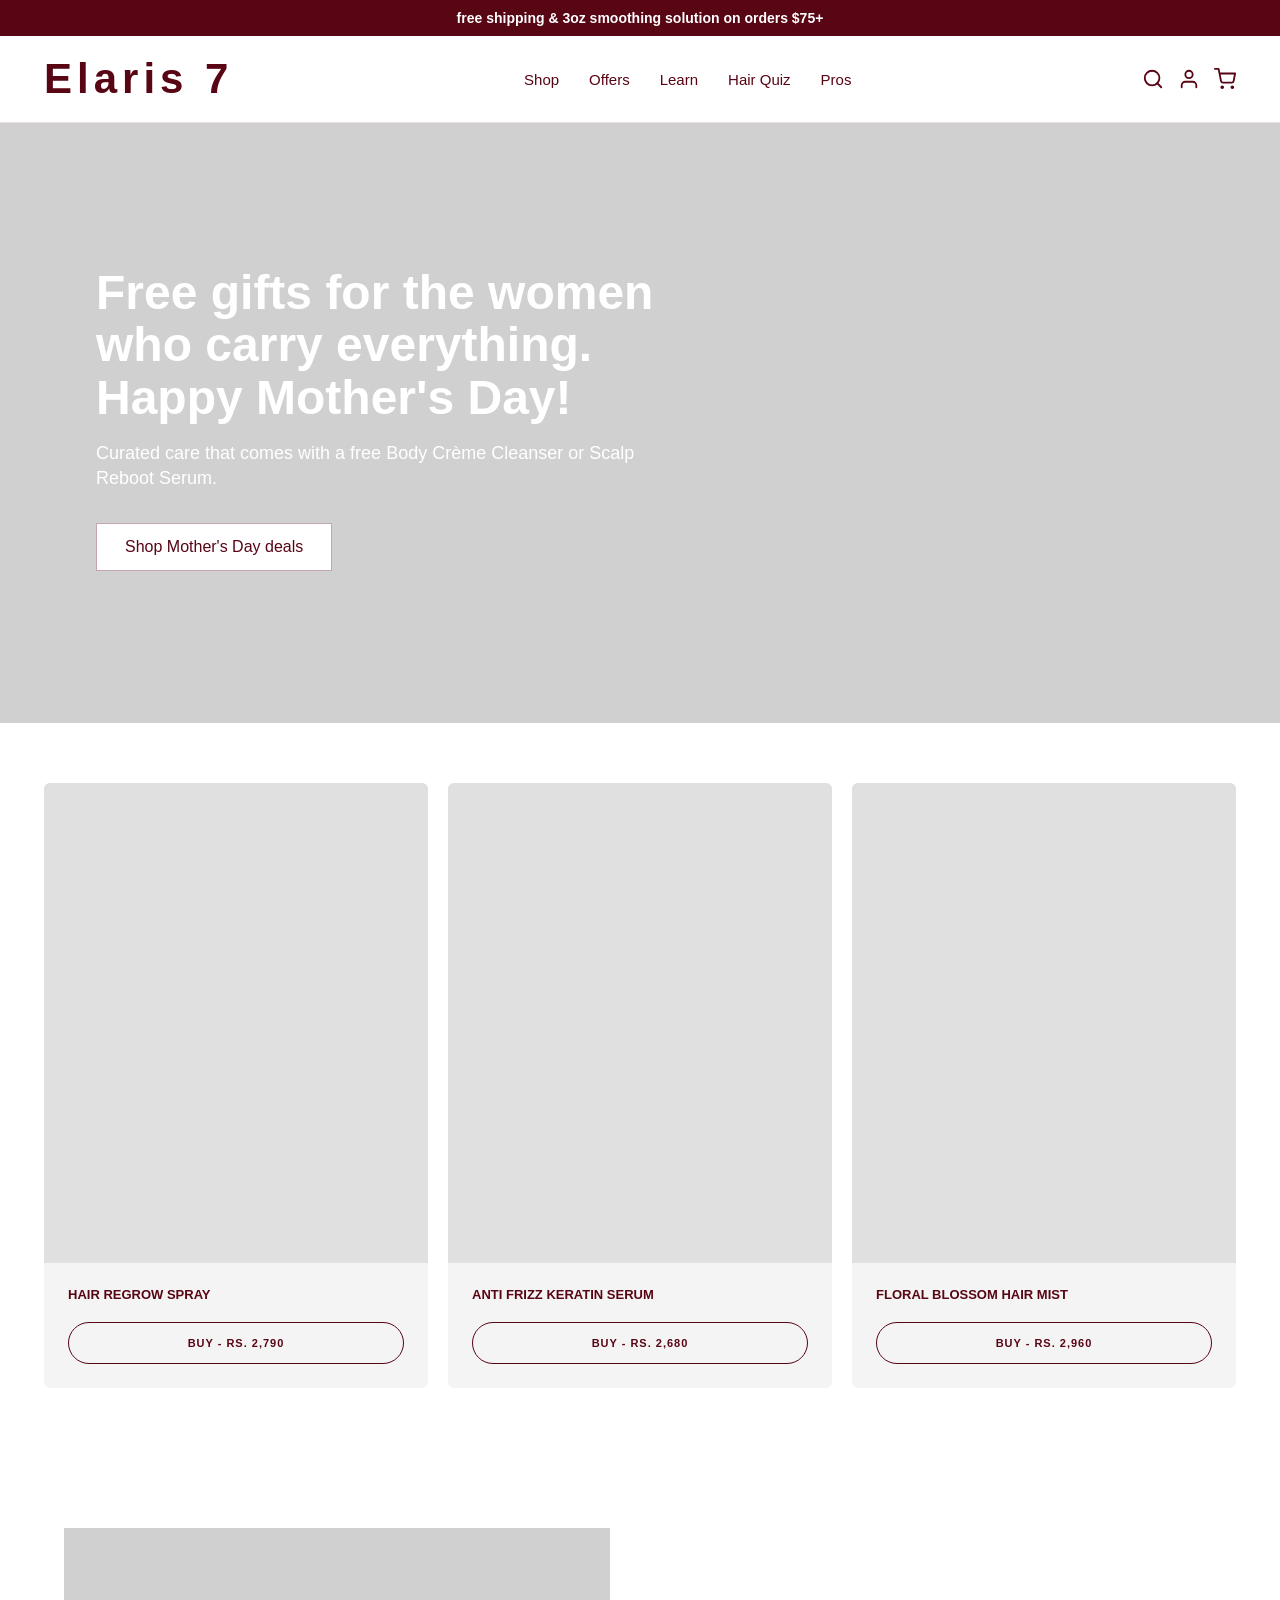
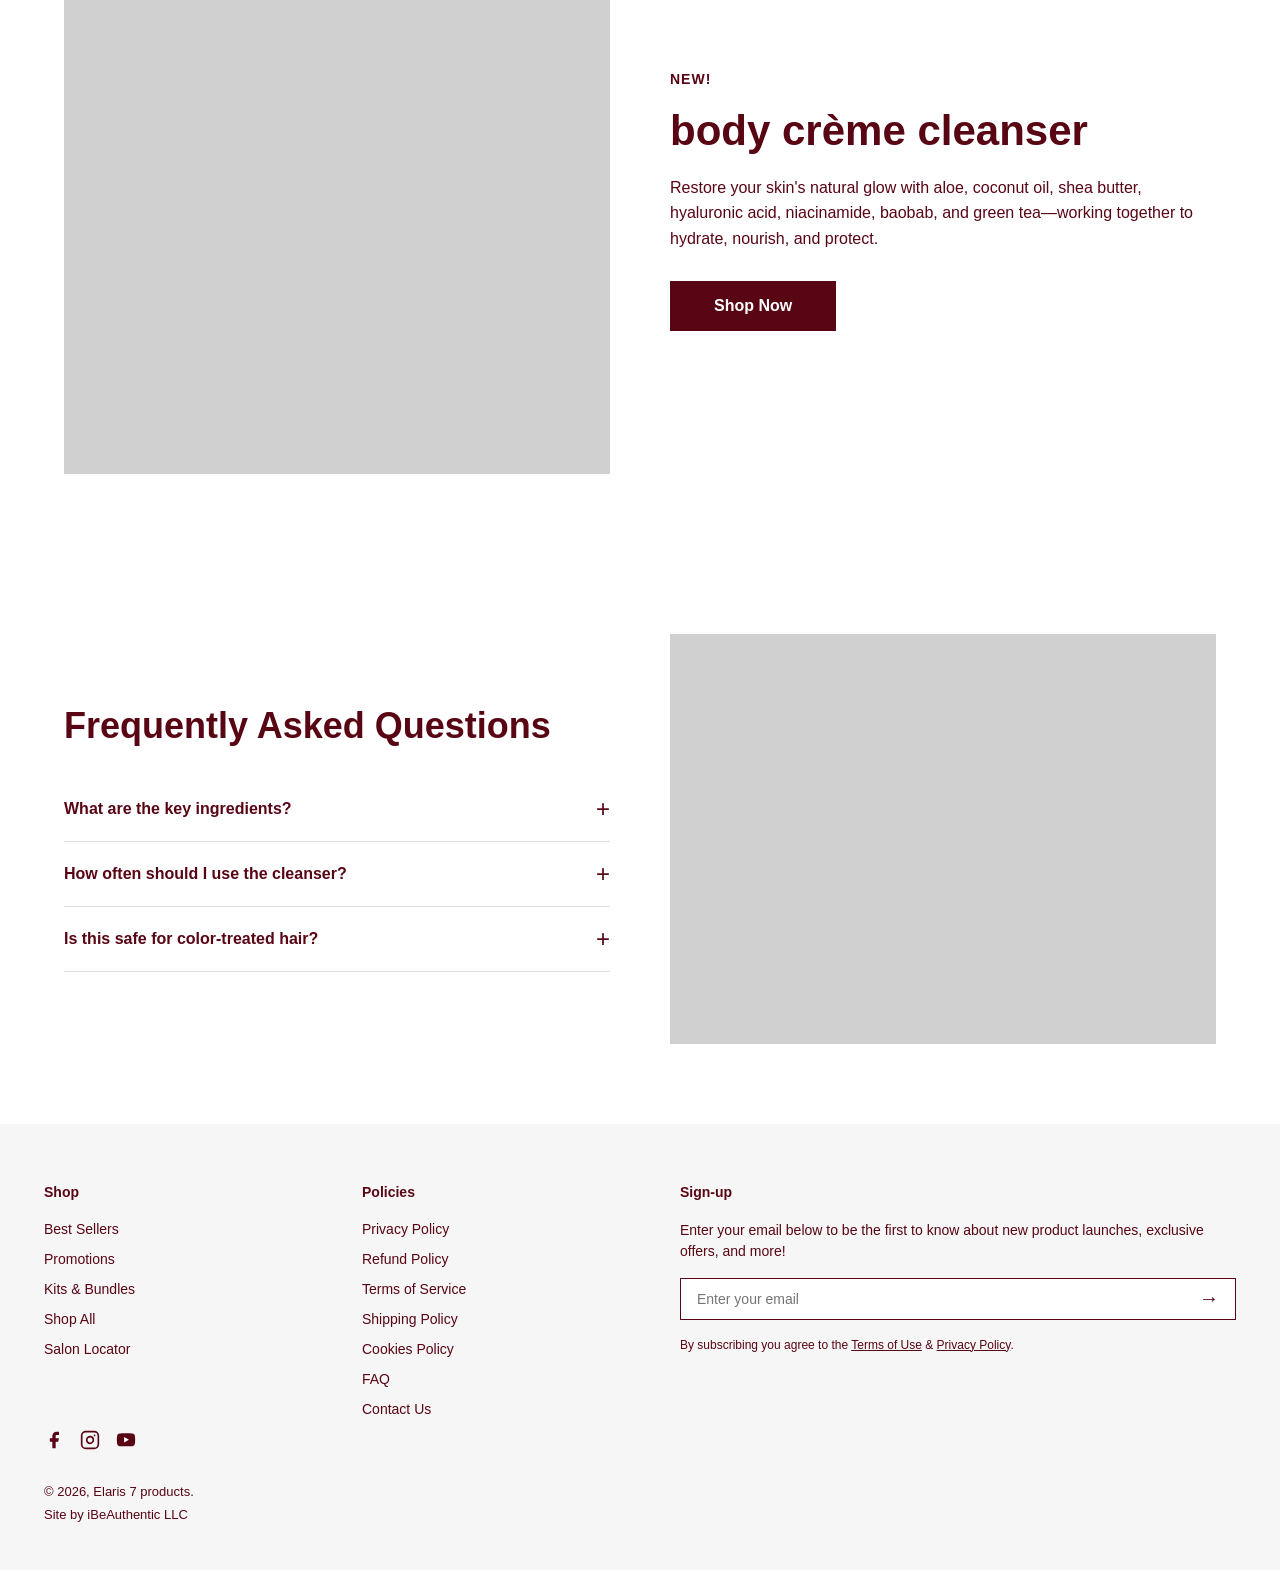
==== index.html @ 62f535a0 "Initial commit: Elaris7 Shopify theme and assets" ====
<!DOCTYPE html>
<html lang="en">
<head>
  <meta charset="UTF-8" />
  <meta name="viewport" content="width=device-width, initial-scale=1.0" />
  <title>Elaris 7 | Hair Care</title>
</head>
<body style="margin:0;font-family:Arial,Helvetica,sans-serif;background:#fff;color:#580514;">
  <div style="width:100%;min-height:100vh;position:relative;">
    <div class="top-bar">free shipping &amp; 3oz smoothing solution on orders $75+</div>

    <header class="navbar">
      <div class="left-nav">
        <button aria-label="menu" class="menu-btn">&#9776;</button>
        <div class="logo">Elaris 7</div>
      </div>
      <nav class="desktop-nav">
        <a href="#">Shop</a>
        <a href="#">Offers</a>
        <a href="#">Learn</a>
        <a href="#">Hair Quiz</a>
        <a href="#">Pros</a>
      </nav>
      <div class="icons">
        <span style="display:flex;align-items:center;cursor:pointer;"><svg width="22" height="22" viewBox="0 0 24 24" fill="none" stroke="currentColor" stroke-width="2" stroke-linecap="round" stroke-linejoin="round"><circle cx="11" cy="11" r="8"></circle><line x1="21" y1="21" x2="16.65" y2="16.65"></line></svg></span>
        <span class="profile" style="display:flex;align-items:center;cursor:pointer;"><svg width="22" height="22" viewBox="0 0 24 24" fill="none" stroke="currentColor" stroke-width="2" stroke-linecap="round" stroke-linejoin="round"><path d="M20 21v-2a4 4 0 0 0-4-4H8a4 4 0 0 0-4 4v2"></path><circle cx="12" cy="7" r="4"></circle></svg></span>
        <span style="display:flex;align-items:center;cursor:pointer;"><svg width="22" height="22" viewBox="0 0 24 24" fill="none" stroke="currentColor" stroke-width="2" stroke-linecap="round" stroke-linejoin="round"><circle cx="9" cy="21" r="1"></circle><circle cx="20" cy="21" r="1"></circle><path d="M1 1h4l2.68 13.39a2 2 0 0 0 2 1.61h9.72a2 2 0 0 0 2-1.61L23 6H6"></path></svg></span>
      </div>
    </header>

    <section class="hero">
      <div class="mobile-visual" aria-hidden="true"></div>

      <div class="hero-left">
        <div class="hero-copy">
          <h1>Free gifts for the women who carry everything. Happy Mother's Day!</h1>
          <p>Curated care that comes with a free Body Cr&egrave;me Cleanser or Scalp Reboot Serum.</p>
          <a href="#">Shop Mother's Day deals</a>
        </div>
      </div>
    </section>

    <section class="product-cards">
      <div class="card">
        <div class="card-image"></div>
        <div class="card-info">
          <h3>HAIR REGROW SPRAY</h3>
          <button>BUY - RS. 2,790</button>
        </div>
      </div>
      <div class="card">
        <div class="card-image"></div>
        <div class="card-info">
          <h3>ANTI FRIZZ KERATIN SERUM</h3>
          <button>BUY - RS. 2,680</button>
        </div>
      </div>
      <div class="card">
        <div class="card-image"></div>
        <div class="card-info">
          <h3>FLORAL BLOSSOM HAIR MIST</h3>
          <button>BUY - RS. 2,960</button>
        </div>
      </div>
    </section>

    <section class="product-feature">
      <div class="feature-image"></div>
      <div class="feature-content">
        <div class="badge">NEW!</div>
        <h2>body cr&egrave;me cleanser</h2>
        <p>Restore your skin's natural glow with aloe, coconut oil, shea butter, hyaluronic acid, niacinamide, baobab, and green tea&mdash;working together to hydrate, nourish, and protect.</p>
        <a href="#" class="btn-black">Shop Now</a>
      </div>
    </section>

    <section class="faq-section">
      <div class="faq-content">
        <h2>Frequently Asked Questions</h2>
        <div class="accordion">
          <details class="accordion-item" name="faq">
            <summary class="accordion-header">What are the key ingredients? <span class="icon">+</span></summary>
            <div class="accordion-body">Our products use natural ingredients like aloe, coconut oil, shea butter, and green tea to hydrate and protect your hair.</div>
          </details>
          <details class="accordion-item" name="faq">
            <summary class="accordion-header">How often should I use the cleanser? <span class="icon">+</span></summary>
            <div class="accordion-body">For best results, use 2-3 times a week depending on your hair type.</div>
          </details>
          <details class="accordion-item" name="faq">
            <summary class="accordion-header">Is this safe for color-treated hair? <span class="icon">+</span></summary>
            <div class="accordion-body">Yes! All our formulas are sulfate-free and completely safe for color-treated hair.</div>
          </details>
        </div>
      </div>
      <div class="faq-image"></div>
    </section>

    <footer class="site-footer">
      <div class="footer-top">
        <div class="footer-column">
          <details class="footer-accordion">
            <summary class="footer-title">Shop <span class="icon">+</span></summary>
            <ul class="footer-links">
              <li><a href="#">Best Sellers</a></li>
              <li><a href="#">Promotions</a></li>
              <li><a href="#">Kits &amp; Bundles</a></li>
              <li><a href="#">Shop All</a></li>
              <li><a href="#">Salon Locator</a></li>
            </ul>
          </details>
        </div>
        
        <div class="footer-column">
          <details class="footer-accordion">
            <summary class="footer-title">Policies <span class="icon">+</span></summary>
            <ul class="footer-links">
              <li><a href="#">Privacy Policy</a></li>
              <li><a href="#">Refund Policy</a></li>
              <li><a href="#">Terms of Service</a></li>
              <li><a href="#">Shipping Policy</a></li>
              <li><a href="#">Cookies Policy</a></li>
              <li><a href="#">FAQ</a></li>
              <li><a href="#">Contact Us</a></li>
            </ul>
          </details>
        </div>

        <div class="footer-column">
          <details class="footer-accordion">
            <summary class="footer-title">Sign-up <span class="icon">+</span></summary>
            <div class="footer-signup">
              <p>Enter your email below to be the first to know about new product launches, exclusive offers, and more!</p>
              <div class="email-form">
                <input type="email" placeholder="Enter your email" />
                <button type="submit">&#8594;</button>
              </div>
              <p class="disclaimer">By subscribing you agree to the <a href="#">Terms of Use</a> &amp; <a href="#">Privacy Policy</a>.</p>
            </div>
          </details>
        </div>
      </div>

      <div class="footer-bottom">
        <div class="social-icons">
          <a href="#"><svg width="20" height="20" viewBox="0 0 24 24" fill="currentColor"><path d="M18 2h-3a5 5 0 0 0-5 5v3H7v4h3v8h4v-8h3l1-4h-4V7a1 1 0 0 1 1-1h3z"></path></svg></a>
          <a href="#"><svg width="20" height="20" viewBox="0 0 24 24" fill="none" stroke="currentColor" stroke-width="2" stroke-linecap="round" stroke-linejoin="round"><rect x="2" y="2" width="20" height="20" rx="5" ry="5"></rect><path d="M16 11.37A4 4 0 1 1 12.63 8 4 4 0 0 1 16 11.37z"></path><line x1="17.5" y1="6.5" x2="17.51" y2="6.5"></line></svg></a>
          <a href="#"><svg width="20" height="20" viewBox="0 0 24 24" fill="currentColor"><path d="M22.54 6.42a2.78 2.78 0 0 0-1.94-2C18.88 4 12 4 12 4s-6.88 0-8.6.46a2.78 2.78 0 0 0-1.94 2A29 29 0 0 0 1 11.75a29 29 0 0 0 .46 5.33 2.78 2.78 0 0 0 1.94 2c1.72.46 8.6.46 8.6.46s6.88 0 8.6-.46a2.78 2.78 0 0 0 1.94-2 29 29 0 0 0 .46-5.33 29 29 0 0 0-.46-5.33z"></path><polygon fill="#fff" points="9.75 15.02 15.5 11.75 9.75 8.48 9.75 15.02"></polygon></svg></a>
        </div>
        <div class="copyright">
          <p>&copy; 2026, Elaris 7 products.</p>
          <p>Site by iBeAuthentic LLC</p>
        </div>
      </div>
    </footer>
  </div>

  <style>
    .top-bar {
      background: #580514;
      color: #fff;
      text-align: center;
      padding: 10px 12px;
      font-size: 14px;
      font-weight: 600;
    }

    .navbar {
      display: flex;
      align-items: center;
      justify-content: space-between;
      padding: 22px 44px;
      border-bottom: 1px solid rgba(88, 5, 20, 0.12);
    }

    .left-nav {
      display: flex;
      align-items: center;
      gap: 18px;
    }

    .menu-btn {
      display: none;
      border: none;
      background: transparent;
      font-size: 26px;
      cursor: pointer;
      color: #580514;
    }

    .logo {
      font-size: 42px;
      font-weight: 700;
      letter-spacing: 5px;
      line-height: 1;
      color: #580514;
    }

    .desktop-nav {
      display: flex;
      align-items: center;
      gap: 30px;
    }

    .desktop-nav a {
      text-decoration: none;
      color: #580514;
      font-size: 15px;
    }

    .icons {
      display: flex;
      align-items: center;
      gap: 14px;
      font-size: 22px;
    }

    .hero {
      position: relative;
      min-height: 600px;
      display: flex;
      align-items: center;
      background-color: #d0d0d0; /* Empty image area placeholder for desktop */
      background-size: cover;
      background-position: center;
    }

    .hero-left {
      width: 50%;
      padding: 48px 56px 56px 96px;
      z-index: 2;
    }

    .mobile-visual {
      display: none;
    }

    .hero-copy {
      max-width: 560px;
      color: #fff;
    }

    .hero-copy h1 {
      margin: 0 0 16px;
      font-size: 48px;
      line-height: 1.1;
      font-weight: bold;
    }

    .hero-copy p {
      margin: 0 0 32px;
      font-size: 18px;
      line-height: 1.4;
      font-weight: normal;
    }

    .hero-copy a {
      display: inline-block;
      text-decoration: none;
      background: #fff;
      color: #580514;
      border: 1px solid rgba(88, 5, 20, 0.35);
      padding: 14px 28px;
      font-size: 16px;
      font-weight: 500;
    }

    .product-cards {
      display: grid;
      grid-template-columns: repeat(3, 1fr);
      gap: 20px;
      padding: 60px 44px;
      max-width: 1200px;
      margin: 0 auto;
    }

    .card {
      background-color: #f4f4f4;
      display: flex;
      flex-direction: column;
      border-radius: 6px;
      overflow: hidden;
    }

    .card-image {
      width: 100%;
      aspect-ratio: 4 / 5;
      background-color: #e0e0e0; /* Empty image area placeholder */
    }

    .card-info {
      padding: 24px;
      display: flex;
      flex-direction: column;
      flex-grow: 1;
      justify-content: flex-end;
    }

    .card-info h3 {
      font-size: 13px;
      font-weight: 700;
      margin: 0 0 20px;
      color: #580514;
      text-transform: uppercase;
    }

    .card-info button {
      background: transparent;
      border: 1px solid #580514;
      padding: 14px;
      font-size: 11px;
      font-weight: 700;
      letter-spacing: 1px;
      cursor: pointer;
      color: #580514;
      border-radius: 30px;
      text-transform: uppercase;
      transition: all 0.2s ease;
      width: 100%;
    }

    .card-info button:hover {
      background: #580514;
      color: #fff;
    }

    .product-feature {
      display: flex;
      align-items: center;
      padding: 80px 5%;
      gap: 60px;
      max-width: 1200px;
      margin: 0 auto;
    }

    .feature-image {
      flex: 1;
      aspect-ratio: 1 / 1;
      background-color: #d0d0d0;
      width: 100%;
    }

    .feature-content {
      flex: 1;
      padding: 20px 0;
    }

    .feature-content .badge {
      font-size: 14px;
      font-weight: 700;
      letter-spacing: 1px;
      margin-bottom: 20px;
    }

    .feature-content h2 {
      font-size: 42px;
      margin: 0 0 20px;
      font-weight: 700;
    }

    .feature-content p {
      font-size: 16px;
      line-height: 1.6;
      color: #580514;
      margin: 0 0 30px;
    }

    .btn-black {
      display: inline-block;
      background: #580514;
      color: #fff;
      padding: 16px 44px;
      text-decoration: none;
      font-size: 16px;
      font-weight: 600;
    }

    .faq-section {
      display: flex;
      align-items: center;
      padding: 80px 5%;
      gap: 60px;
      max-width: 1200px;
      margin: 0 auto;
    }

    .faq-content {
      flex: 1;
      padding: 20px 0;
    }

    .faq-content h2 {
      font-size: 36px;
      margin: 0 0 30px;
      font-weight: 700;
    }

    .faq-image {
      flex: 1;
      aspect-ratio: 4 / 3;
      background-color: #d0d0d0;
      width: 100%;
    }

    .accordion-item {
      border-bottom: 1px solid #ddd;
    }

    .accordion-header {
      padding: 20px 0;
      font-size: 16px;
      font-weight: 600;
      cursor: pointer;
      display: flex;
      justify-content: space-between;
      align-items: center;
      color: #580514;
      list-style: none;
    }

    .accordion-header::-webkit-details-marker {
      display: none;
    }

    .accordion-header .icon {
      font-size: 24px;
      font-weight: 300;
      transition: transform 0.3s;
      line-height: 1;
    }

    .accordion-item[open] .accordion-header .icon {
      transform: rotate(45deg);
    }

    .accordion-body {
      padding: 0 0 20px;
      font-size: 15px;
      line-height: 1.6;
      color: #580514;
    }

    .site-footer {
      background-color: #f6f6f6;
      padding: 60px 44px 40px;
      color: #580514;
    }

    .footer-top {
      display: grid;
      grid-template-columns: 1fr 1fr 2fr;
      gap: 40px;
      margin-bottom: 60px;
      max-width: 1200px;
      margin: 0 auto;
    }

    .footer-column {
      flex: 1;
    }

    .footer-title {
      font-size: 14px;
      font-weight: 700;
      margin-bottom: 20px;
      list-style: none;
      cursor: default;
    }

    .footer-title::-webkit-details-marker {
      display: none;
    }

    .footer-title .icon {
      display: none;
    }

    .footer-links {
      list-style: none;
      padding: 0;
      margin: 0;
    }

    .footer-links li {
      margin-bottom: 12px;
    }

    .footer-links a {
      text-decoration: none;
      color: #580514;
      font-size: 14px;
    }

    .footer-links a:hover {
      text-decoration: underline;
    }

    .footer-signup p {
      font-size: 14px;
      color: #580514;
      line-height: 1.5;
      margin-bottom: 16px;
    }

    .email-form {
      display: flex;
      border: 1px solid #580514;
      margin-bottom: 16px;
      background: #fff;
    }

    .email-form input {
      flex: 1;
      border: none;
      padding: 12px 16px;
      font-size: 14px;
      outline: none;
    }

    .email-form button {
      background: none;
      border: none;
      padding: 0 16px;
      font-size: 20px;
      cursor: pointer;
      color: #580514;
    }

    .footer-signup .disclaimer {
      font-size: 12px;
    }

    .footer-signup .disclaimer a {
      color: #580514;
    }

    .footer-bottom {
      display: flex;
      flex-direction: column;
      align-items: flex-start;
      gap: 30px;
      max-width: 1200px;
      margin: 0 auto;
    }

    .social-icons {
      display: flex;
      gap: 16px;
    }

    .social-icons a {
      color: #580514;
    }

    .copyright p {
      margin: 0 0 8px;
      font-size: 13px;
      color: #580514;
    }

    @media (max-width: 1024px) {
      .navbar {
        padding: 18px 18px;
      }

      .menu-btn {
        display: inline-block;
      }

      .desktop-nav {
        display: none;
      }

      .profile {
        display: none;
      }

      .logo {
        font-size: 46px;
        letter-spacing: 4px;
      }

      .hero {
        min-height: auto;
        flex-direction: column;
        background-color: #fff;
      }

      .hero-left {
        width: 100%;
        background-color: #fff;
        padding: 40px 20px;
        display: flex;
        justify-content: center;
      }

      .mobile-visual {
        display: block;
        width: 100%;
        height: 400px;
        background-color: #d0d0d0; /* Empty image area placeholder for mobile */
      }

      .hero-copy {
        margin: 0;
        max-width: none;
        text-align: center;
        color: #580514;
        padding: 0;
      }

      .hero-copy h1 {
        font-size: 32px;
        line-height: 1.15;
      }

      .hero-copy p {
        font-size: 16px;
        margin-bottom: 24px;
      }

      .hero-copy a {
        font-size: 16px;
        padding: 14px 28px;
        display: block;
        width: 100%;
        max-width: 300px;
        margin: 0 auto;
        box-sizing: border-box;
      }

      .product-cards {
        display: flex;
        flex-wrap: nowrap;
        overflow-x: auto;
        padding: 40px 20px;
        gap: 20px;
        scroll-snap-type: x mandatory;
        scrollbar-width: none; /* Firefox */
        -ms-overflow-style: none; /* IE/Edge */
      }
      
      .product-cards::-webkit-scrollbar {
        display: none; /* Chrome, Safari, Opera */
      }

      .product-cards .card {
        flex: 0 0 82%;
        scroll-snap-align: start;
      }

      .product-feature {
        flex-direction: column;
        padding: 40px 20px;
        gap: 30px;
      }

      .feature-image {
        aspect-ratio: 4 / 3;
      }

      .feature-content h2 {
        font-size: 32px;
      }

      .feature-content .badge {
        margin-bottom: 15px;
      }

      .faq-section {
        flex-direction: column;
        padding: 40px 20px;
        gap: 30px;
      }
      
      .faq-image {
        order: -1;
      }
      
      .faq-content {
        order: 1;
        width: 100%;
      }
      
      .faq-content h2 {
        font-size: 28px;
        text-align: left;
      }

      .site-footer {
        padding: 40px 20px;
      }

      .footer-top {
        display: flex;
        flex-direction: column;
        gap: 0;
        margin-bottom: 40px;
      }

      .footer-accordion {
        border-bottom: none;
      }
      
      .footer-title {
        cursor: pointer;
        padding: 15px 0;
        margin-bottom: 0;
        display: flex;
        justify-content: space-between;
        align-items: center;
      }

      .footer-title .icon {
        display: block;
        font-size: 18px;
        font-weight: 400;
        transition: transform 0.3s;
      }

      .footer-accordion[open] .footer-title .icon {
        transform: rotate(45deg);
      }

      .footer-links, .footer-signup {
        padding-bottom: 20px;
      }

      .footer-bottom {
        flex-direction: column;
        align-items: flex-start;
      }

      .social-icons {
        margin-bottom: 20px;
      }

      .copyright {
        text-align: right;
        width: 100%;
      }
    }

    @media (max-width: 560px) {
      .top-bar {
        font-size: 12px;
      }

      .logo {
        font-size: 44px;
      }

      .mobile-visual {
        height: 350px;
      }

      .hero-left {
        padding: 30px 20px;
      }

      .hero-copy h1 {
        font-size: 28px;
      }

      .hero-copy p {
        font-size: 15px;
      }
    }
  </style>
  <script>
    if(window.innerWidth > 1024) {
      document.querySelectorAll('.footer-accordion').forEach(el => el.setAttribute('open', ''));
    }
  </script>
</body>
</html>
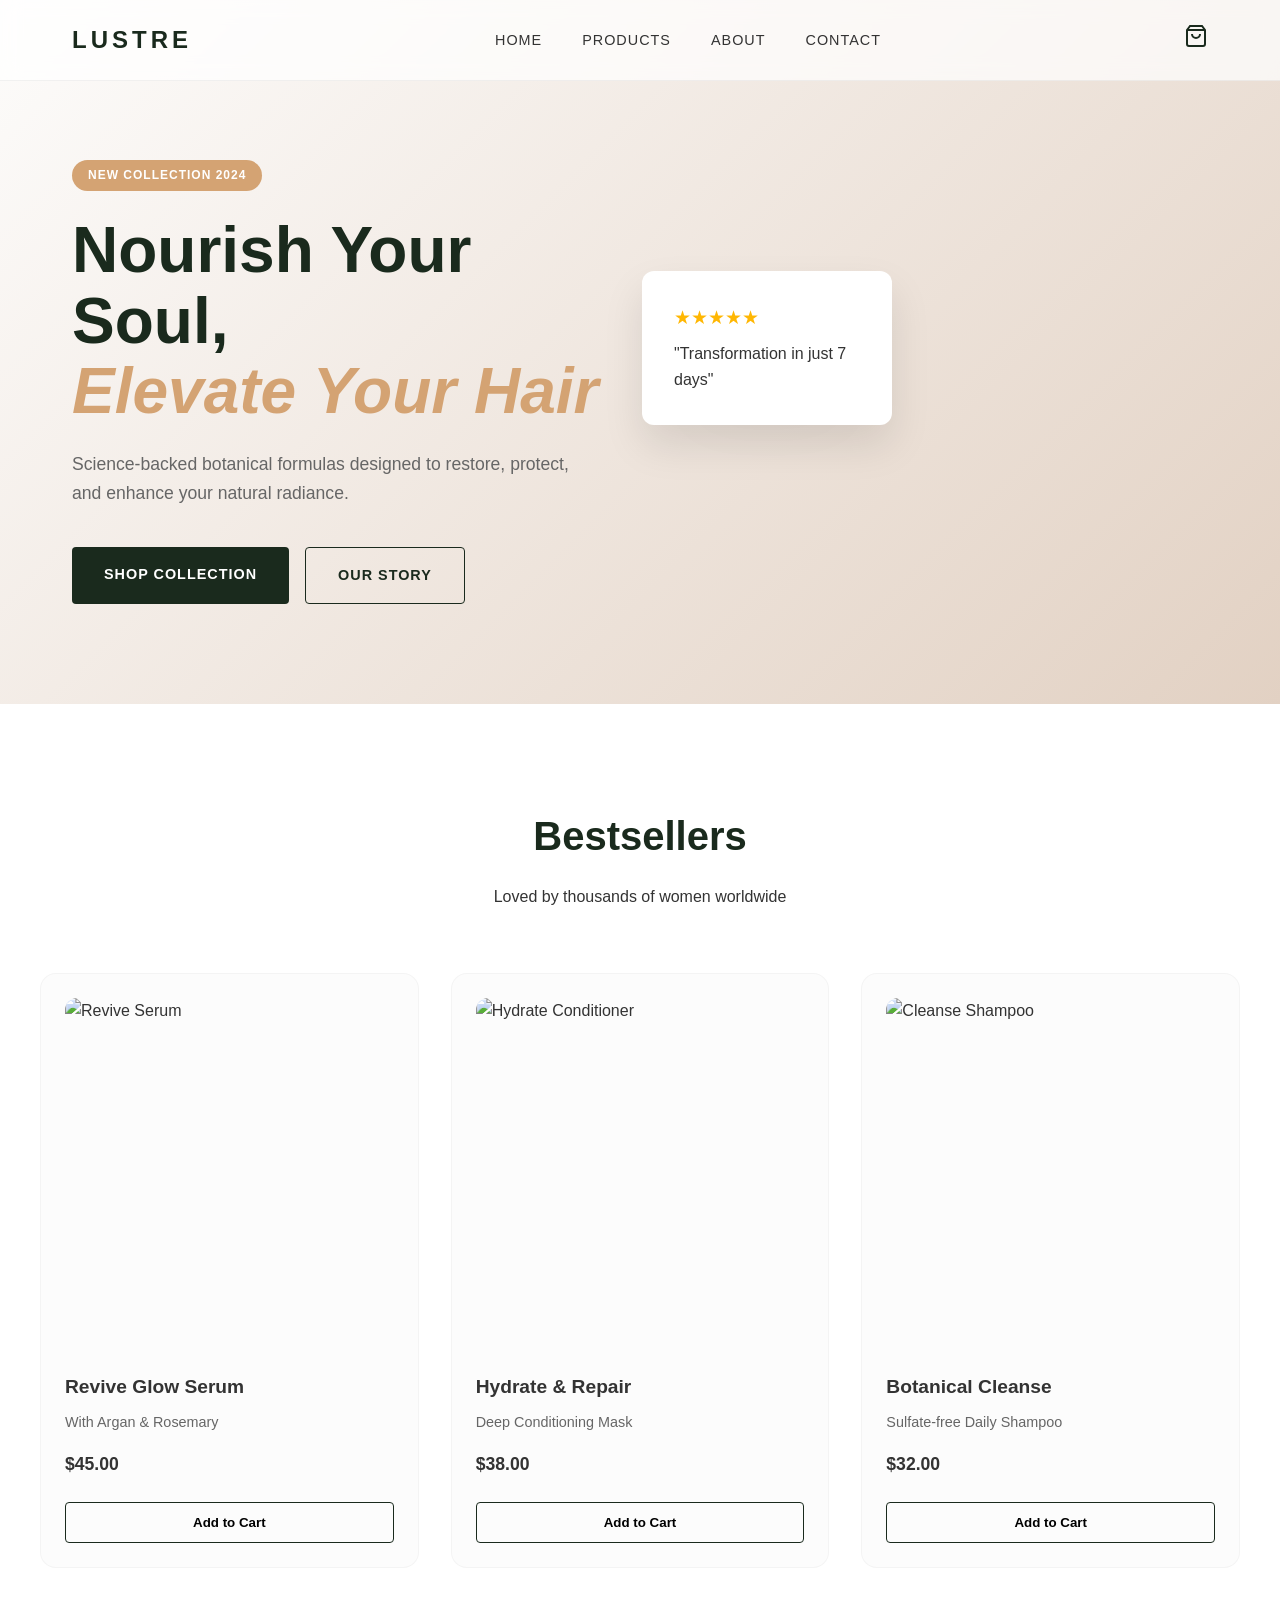
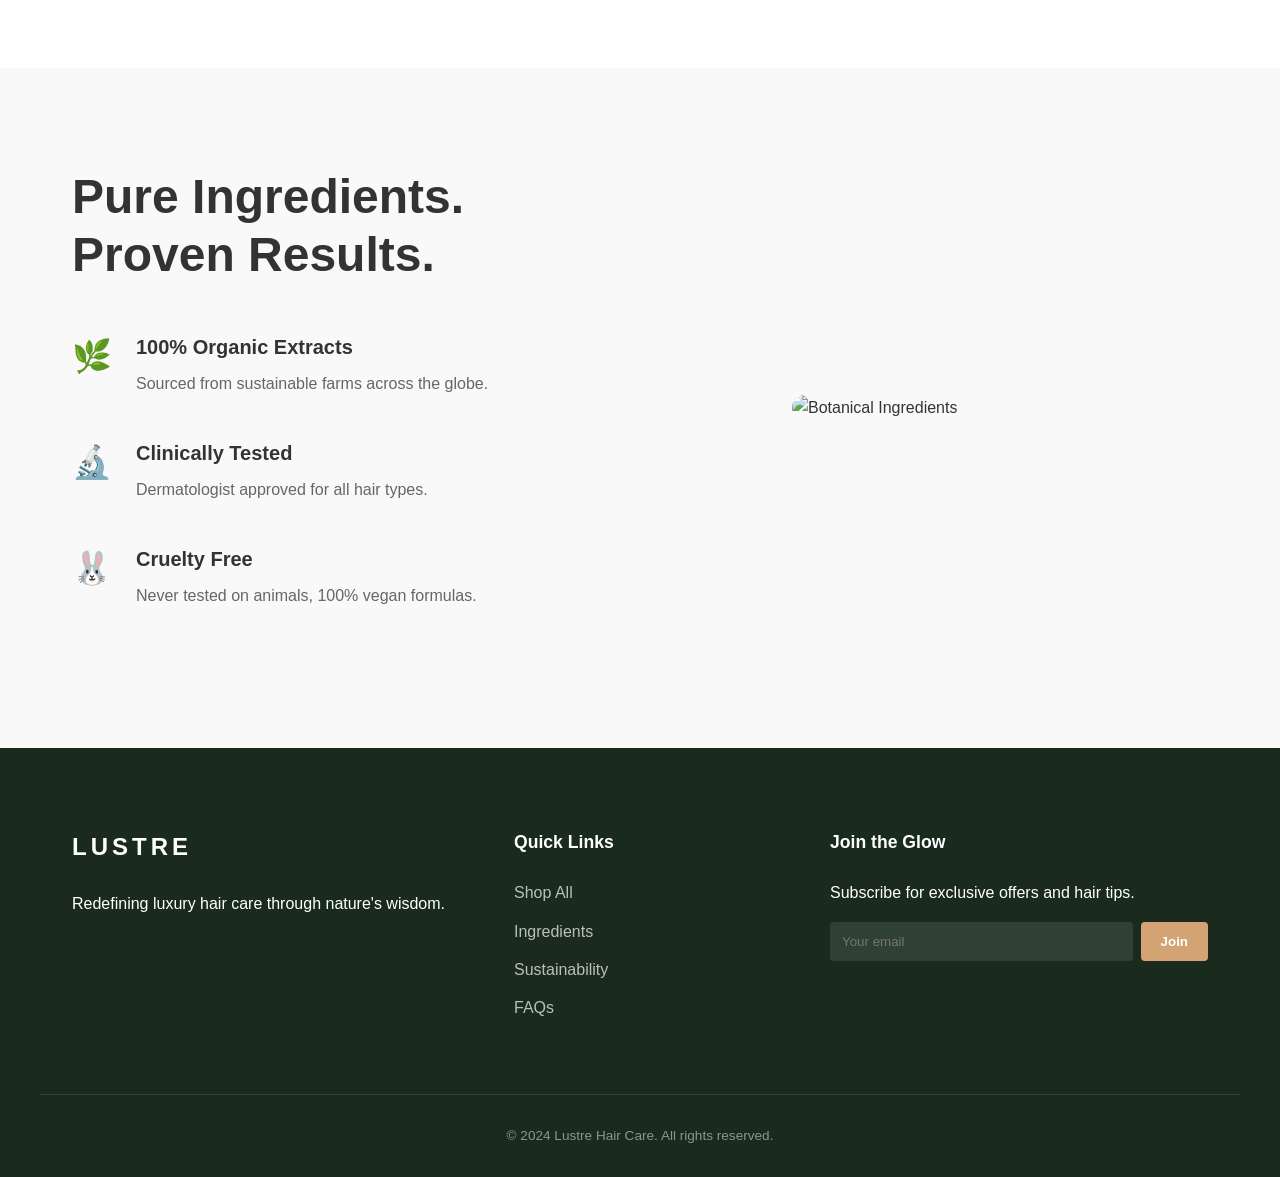
==== commit 594f0ac8: "chore: move Shopify theme to repo root for GitHub sync - Move assets, config, layout, locales, secti" ====
--- a/index.html
+++ b/index.html
@@ -1,775 +1,165 @@
 <!DOCTYPE html>
 <html lang="en">
 <head>
-  <meta charset="UTF-8" />
-  <meta name="viewport" content="width=device-width, initial-scale=1.0" />
-  <title>Elaris 7 | Hair Care</title>
+    <meta charset="UTF-8">
+    <meta name="viewport" content="width=device-width, initial-scale=1.0">
+    <title>Lustre Hair Care | Premium Botanical Solutions</title>
+    <meta name="description" content="Discover Lustre, the ultimate premium hair care line infused with natural botanicals for healthy, glowing hair.">
+    <link rel="preconnect" href="https://fonts.googleapis.com">
+    <link rel="preconnect" href="https://fonts.gstatic.com" crossorigin>
+    <link href="https://fonts.googleapis.com/css2?family=Outfit:wght@300;400;600&display=swap" rel="stylesheet">
+    <link rel="stylesheet" href="style.css">
 </head>
-<body style="margin:0;font-family:Arial,Helvetica,sans-serif;background:#fff;color:#580514;">
-  <div style="width:100%;min-height:100vh;position:relative;">
-    <div class="top-bar">free shipping &amp; 3oz smoothing solution on orders $75+</div>
-
-    <header class="navbar">
-      <div class="left-nav">
-        <button aria-label="menu" class="menu-btn">&#9776;</button>
-        <div class="logo">Elaris 7</div>
-      </div>
-      <nav class="desktop-nav">
-        <a href="#">Shop</a>
-        <a href="#">Offers</a>
-        <a href="#">Learn</a>
-        <a href="#">Hair Quiz</a>
-        <a href="#">Pros</a>
-      </nav>
-      <div class="icons">
-        <span style="display:flex;align-items:center;cursor:pointer;"><svg width="22" height="22" viewBox="0 0 24 24" fill="none" stroke="currentColor" stroke-width="2" stroke-linecap="round" stroke-linejoin="round"><circle cx="11" cy="11" r="8"></circle><line x1="21" y1="21" x2="16.65" y2="16.65"></line></svg></span>
-        <span class="profile" style="display:flex;align-items:center;cursor:pointer;"><svg width="22" height="22" viewBox="0 0 24 24" fill="none" stroke="currentColor" stroke-width="2" stroke-linecap="round" stroke-linejoin="round"><path d="M20 21v-2a4 4 0 0 0-4-4H8a4 4 0 0 0-4 4v2"></path><circle cx="12" cy="7" r="4"></circle></svg></span>
-        <span style="display:flex;align-items:center;cursor:pointer;"><svg width="22" height="22" viewBox="0 0 24 24" fill="none" stroke="currentColor" stroke-width="2" stroke-linecap="round" stroke-linejoin="round"><circle cx="9" cy="21" r="1"></circle><circle cx="20" cy="21" r="1"></circle><path d="M1 1h4l2.68 13.39a2 2 0 0 0 2 1.61h9.72a2 2 0 0 0 2-1.61L23 6H6"></path></svg></span>
-      </div>
+<body>
+    <header id="main-header">
+        <nav class="container">
+            <div class="logo">LUSTRE</div>
+            <ul class="nav-links">
+                <li><a href="#home">Home</a></li>
+                <li><a href="#products">Products</a></li>
+                <li><a href="#about">About</a></li>
+                <li><a href="#contact">Contact</a></li>
+            </ul>
+            <div class="header-actions">
+                <button class="btn-icon">
+                    <svg width="24" height="24" viewBox="0 0 24 24" fill="none" stroke="currentColor" stroke-width="2"><path d="M6 2L3 6v14a2 2 0 0 0 2 2h14a2 2 0 0 0 2-2V6l-3-4Z"/><path d="M3 6h18"/><path d="M16 10a4 4 0 0 1-8 0"/></svg>
+                </button>
+            </div>
+        </nav>
     </header>
 
-    <section class="hero">
-      <div class="mobile-visual" aria-hidden="true"></div>
+    <main>
+        <section id="hero">
+            <div class="hero-content container">
+                <div class="hero-text">
+                    <span class="badge">New Collection 2024</span>
+                    <h1>Nourish Your Soul, <br><span class="accent">Elevate Your Hair</span></h1>
+                    <p>Science-backed botanical formulas designed to restore, protect, and enhance your natural radiance.</p>
+                    <div class="hero-cta">
+                        <a href="#products" class="btn btn-primary">Shop Collection</a>
+                        <a href="#about" class="btn btn-outline">Our Story</a>
+                    </div>
+                </div>
+                <div class="hero-image">
+                    <div class="image-wrapper">
+                        <img src="https://images.unsplash.com/photo-1527799822344-42ad8c88f135?q=80&w=2070&auto=format&fit=crop" alt="Premium Hair Care">
+                        <div class="floating-card">
+                            <span class="stars">★★★★★</span>
+                            <p>"Transformation in just 7 days"</p>
+                        </div>
+                    </div>
+                </div>
+            </div>
+        </section>
 
-      <div class="hero-left">
-        <div class="hero-copy">
-          <h1>Free gifts for the women who carry everything. Happy Mother's Day!</h1>
-          <p>Curated care that comes with a free Body Cr&egrave;me Cleanser or Scalp Reboot Serum.</p>
-          <a href="#">Shop Mother's Day deals</a>
+        <section id="products" class="container">
+            <div class="section-header">
+                <h2>Bestsellers</h2>
+                <p>Loved by thousands of women worldwide</p>
+            </div>
+            <div class="product-grid">
+                <div class="product-card">
+                    <div class="product-img">
+                        <img src="https://images.unsplash.com/photo-1626784215021-2e39ccf971cd?q=80&w=2070&auto=format&fit=crop" alt="Revive Serum">
+                    </div>
+                    <div class="product-info">
+                        <h3>Revive Glow Serum</h3>
+                        <p>With Argan & Rosemary</p>
+                        <span class="price">$45.00</span>
+                        <button class="btn-add">Add to Cart</button>
+                    </div>
+                </div>
+                <div class="product-card">
+                    <div class="product-img">
+                        <img src="https://images.unsplash.com/photo-1559599101-f09722fb4948?q=80&w=2069&auto=format&fit=crop" alt="Hydrate Conditioner">
+                    </div>
+                    <div class="product-info">
+                        <h3>Hydrate & Repair</h3>
+                        <p>Deep Conditioning Mask</p>
+                        <span class="price">$38.00</span>
+                        <button class="btn-add">Add to Cart</button>
+                    </div>
+                </div>
+                <div class="product-card">
+                    <div class="product-img">
+                        <img src="https://images.unsplash.com/photo-1631729371254-42c2892f0e6e?q=80&w=2070&auto=format&fit=crop" alt="Cleanse Shampoo">
+                    </div>
+                    <div class="product-info">
+                        <h3>Botanical Cleanse</h3>
+                        <p>Sulfate-free Daily Shampoo</p>
+                        <span class="price">$32.00</span>
+                        <button class="btn-add">Add to Cart</button>
+                    </div>
+                </div>
+            </div>
+        </section>
+
+        <section id="benefits">
+            <div class="container benefit-split">
+                <div class="benefit-content">
+                    <h2>Pure Ingredients. <br>Proven Results.</h2>
+                    <ul class="benefit-list">
+                        <li>
+                            <span class="icon">🌿</span>
+                            <div>
+                                <h4>100% Organic Extracts</h4>
+                                <p>Sourced from sustainable farms across the globe.</p>
+                            </div>
+                        </li>
+                        <li>
+                            <span class="icon">🔬</span>
+                            <div>
+                                <h4>Clinically Tested</h4>
+                                <p>Dermatologist approved for all hair types.</p>
+                            </div>
+                        </li>
+                        <li>
+                            <span class="icon">🐰</span>
+                            <div>
+                                <h4>Cruelty Free</h4>
+                                <p>Never tested on animals, 100% vegan formulas.</p>
+                            </div>
+                        </li>
+                    </ul>
+                </div>
+                <div class="benefit-visual">
+                    <div class="video-placeholder">
+                        <img src="https://images.unsplash.com/photo-1608248597279-f99d160bfcbc?q=80&w=2042&auto=format&fit=crop" alt="Botanical Ingredients">
+                    </div>
+                </div>
+            </div>
+        </section>
+    </main>
+
+    <footer id="contact">
+        <div class="container footer-content">
+            <div class="footer-brand">
+                <div class="logo">LUSTRE</div>
+                <p>Redefining luxury hair care through nature's wisdom.</p>
+            </div>
+            <div class="footer-links">
+                <h4>Quick Links</h4>
+                <ul>
+                    <li><a href="#">Shop All</a></li>
+                    <li><a href="#">Ingredients</a></li>
+                    <li><a href="#">Sustainability</a></li>
+                    <li><a href="#">FAQs</a></li>
+                </ul>
+            </div>
+            <div class="footer-newsletter">
+                <h4>Join the Glow</h4>
+                <p>Subscribe for exclusive offers and hair tips.</p>
+                <form class="newsletter-form">
+                    <input type="email" placeholder="Your email">
+                    <button type="submit">Join</button>
+                </form>
+            </div>
         </div>
-      </div>
-    </section>
+        <div class="footer-bottom container">
+            <p>&copy; 2024 Lustre Hair Care. All rights reserved.</p>
+        </div>
+    </footer>
 
-    <section class="product-cards">
-      <div class="card">
-        <div class="card-image"></div>
-        <div class="card-info">
-          <h3>HAIR REGROW SPRAY</h3>
-          <button>BUY - RS. 2,790</button>
-        </div>
-      </div>
-      <div class="card">
-        <div class="card-image"></div>
-        <div class="card-info">
-          <h3>ANTI FRIZZ KERATIN SERUM</h3>
-          <button>BUY - RS. 2,680</button>
-        </div>
-      </div>
-      <div class="card">
-        <div class="card-image"></div>
-        <div class="card-info">
-          <h3>FLORAL BLOSSOM HAIR MIST</h3>
-          <button>BUY - RS. 2,960</button>
-        </div>
-      </div>
-    </section>
-
-    <section class="product-feature">
-      <div class="feature-image"></div>
-      <div class="feature-content">
-        <div class="badge">NEW!</div>
-        <h2>body cr&egrave;me cleanser</h2>
-        <p>Restore your skin's natural glow with aloe, coconut oil, shea butter, hyaluronic acid, niacinamide, baobab, and green tea&mdash;working together to hydrate, nourish, and protect.</p>
-        <a href="#" class="btn-black">Shop Now</a>
-      </div>
-    </section>
-
-    <section class="faq-section">
-      <div class="faq-content">
-        <h2>Frequently Asked Questions</h2>
-        <div class="accordion">
-          <details class="accordion-item" name="faq">
-            <summary class="accordion-header">What are the key ingredients? <span class="icon">+</span></summary>
-            <div class="accordion-body">Our products use natural ingredients like aloe, coconut oil, shea butter, and green tea to hydrate and protect your hair.</div>
-          </details>
-          <details class="accordion-item" name="faq">
-            <summary class="accordion-header">How often should I use the cleanser? <span class="icon">+</span></summary>
-            <div class="accordion-body">For best results, use 2-3 times a week depending on your hair type.</div>
-          </details>
-          <details class="accordion-item" name="faq">
-            <summary class="accordion-header">Is this safe for color-treated hair? <span class="icon">+</span></summary>
-            <div class="accordion-body">Yes! All our formulas are sulfate-free and completely safe for color-treated hair.</div>
-          </details>
-        </div>
-      </div>
-      <div class="faq-image"></div>
-    </section>
-
-    <footer class="site-footer">
-      <div class="footer-top">
-        <div class="footer-column">
-          <details class="footer-accordion">
-            <summary class="footer-title">Shop <span class="icon">+</span></summary>
-            <ul class="footer-links">
-              <li><a href="#">Best Sellers</a></li>
-              <li><a href="#">Promotions</a></li>
-              <li><a href="#">Kits &amp; Bundles</a></li>
-              <li><a href="#">Shop All</a></li>
-              <li><a href="#">Salon Locator</a></li>
-            </ul>
-          </details>
-        </div>
-        
-        <div class="footer-column">
-          <details class="footer-accordion">
-            <summary class="footer-title">Policies <span class="icon">+</span></summary>
-            <ul class="footer-links">
-              <li><a href="#">Privacy Policy</a></li>
-              <li><a href="#">Refund Policy</a></li>
-              <li><a href="#">Terms of Service</a></li>
-              <li><a href="#">Shipping Policy</a></li>
-              <li><a href="#">Cookies Policy</a></li>
-              <li><a href="#">FAQ</a></li>
-              <li><a href="#">Contact Us</a></li>
-            </ul>
-          </details>
-        </div>
-
-        <div class="footer-column">
-          <details class="footer-accordion">
-            <summary class="footer-title">Sign-up <span class="icon">+</span></summary>
-            <div class="footer-signup">
-              <p>Enter your email below to be the first to know about new product launches, exclusive offers, and more!</p>
-              <div class="email-form">
-                <input type="email" placeholder="Enter your email" />
-                <button type="submit">&#8594;</button>
-              </div>
-              <p class="disclaimer">By subscribing you agree to the <a href="#">Terms of Use</a> &amp; <a href="#">Privacy Policy</a>.</p>
-            </div>
-          </details>
-        </div>
-      </div>
-
-      <div class="footer-bottom">
-        <div class="social-icons">
-          <a href="#"><svg width="20" height="20" viewBox="0 0 24 24" fill="currentColor"><path d="M18 2h-3a5 5 0 0 0-5 5v3H7v4h3v8h4v-8h3l1-4h-4V7a1 1 0 0 1 1-1h3z"></path></svg></a>
-          <a href="#"><svg width="20" height="20" viewBox="0 0 24 24" fill="none" stroke="currentColor" stroke-width="2" stroke-linecap="round" stroke-linejoin="round"><rect x="2" y="2" width="20" height="20" rx="5" ry="5"></rect><path d="M16 11.37A4 4 0 1 1 12.63 8 4 4 0 0 1 16 11.37z"></path><line x1="17.5" y1="6.5" x2="17.51" y2="6.5"></line></svg></a>
-          <a href="#"><svg width="20" height="20" viewBox="0 0 24 24" fill="currentColor"><path d="M22.54 6.42a2.78 2.78 0 0 0-1.94-2C18.88 4 12 4 12 4s-6.88 0-8.6.46a2.78 2.78 0 0 0-1.94 2A29 29 0 0 0 1 11.75a29 29 0 0 0 .46 5.33 2.78 2.78 0 0 0 1.94 2c1.72.46 8.6.46 8.6.46s6.88 0 8.6-.46a2.78 2.78 0 0 0 1.94-2 29 29 0 0 0 .46-5.33 29 29 0 0 0-.46-5.33z"></path><polygon fill="#fff" points="9.75 15.02 15.5 11.75 9.75 8.48 9.75 15.02"></polygon></svg></a>
-        </div>
-        <div class="copyright">
-          <p>&copy; 2026, Elaris 7 products.</p>
-          <p>Site by iBeAuthentic LLC</p>
-        </div>
-      </div>
-    </footer>
-  </div>
-
-  <style>
-    .top-bar {
-      background: #580514;
-      color: #fff;
-      text-align: center;
-      padding: 10px 12px;
-      font-size: 14px;
-      font-weight: 600;
-    }
-
-    .navbar {
-      display: flex;
-      align-items: center;
-      justify-content: space-between;
-      padding: 22px 44px;
-      border-bottom: 1px solid rgba(88, 5, 20, 0.12);
-    }
-
-    .left-nav {
-      display: flex;
-      align-items: center;
-      gap: 18px;
-    }
-
-    .menu-btn {
-      display: none;
-      border: none;
-      background: transparent;
-      font-size: 26px;
-      cursor: pointer;
-      color: #580514;
-    }
-
-    .logo {
-      font-size: 42px;
-      font-weight: 700;
-      letter-spacing: 5px;
-      line-height: 1;
-      color: #580514;
-    }
-
-    .desktop-nav {
-      display: flex;
-      align-items: center;
-      gap: 30px;
-    }
-
-    .desktop-nav a {
-      text-decoration: none;
-      color: #580514;
-      font-size: 15px;
-    }
-
-    .icons {
-      display: flex;
-      align-items: center;
-      gap: 14px;
-      font-size: 22px;
-    }
-
-    .hero {
-      position: relative;
-      min-height: 600px;
-      display: flex;
-      align-items: center;
-      background-color: #d0d0d0; /* Empty image area placeholder for desktop */
-      background-size: cover;
-      background-position: center;
-    }
-
-    .hero-left {
-      width: 50%;
-      padding: 48px 56px 56px 96px;
-      z-index: 2;
-    }
-
-    .mobile-visual {
-      display: none;
-    }
-
-    .hero-copy {
-      max-width: 560px;
-      color: #fff;
-    }
-
-    .hero-copy h1 {
-      margin: 0 0 16px;
-      font-size: 48px;
-      line-height: 1.1;
-      font-weight: bold;
-    }
-
-    .hero-copy p {
-      margin: 0 0 32px;
-      font-size: 18px;
-      line-height: 1.4;
-      font-weight: normal;
-    }
-
-    .hero-copy a {
-      display: inline-block;
-      text-decoration: none;
-      background: #fff;
-      color: #580514;
-      border: 1px solid rgba(88, 5, 20, 0.35);
-      padding: 14px 28px;
-      font-size: 16px;
-      font-weight: 500;
-    }
-
-    .product-cards {
-      display: grid;
-      grid-template-columns: repeat(3, 1fr);
-      gap: 20px;
-      padding: 60px 44px;
-      max-width: 1200px;
-      margin: 0 auto;
-    }
-
-    .card {
-      background-color: #f4f4f4;
-      display: flex;
-      flex-direction: column;
-      border-radius: 6px;
-      overflow: hidden;
-    }
-
-    .card-image {
-      width: 100%;
-      aspect-ratio: 4 / 5;
-      background-color: #e0e0e0; /* Empty image area placeholder */
-    }
-
-    .card-info {
-      padding: 24px;
-      display: flex;
-      flex-direction: column;
-      flex-grow: 1;
-      justify-content: flex-end;
-    }
-
-    .card-info h3 {
-      font-size: 13px;
-      font-weight: 700;
-      margin: 0 0 20px;
-      color: #580514;
-      text-transform: uppercase;
-    }
-
-    .card-info button {
-      background: transparent;
-      border: 1px solid #580514;
-      padding: 14px;
-      font-size: 11px;
-      font-weight: 700;
-      letter-spacing: 1px;
-      cursor: pointer;
-      color: #580514;
-      border-radius: 30px;
-      text-transform: uppercase;
-      transition: all 0.2s ease;
-      width: 100%;
-    }
-
-    .card-info button:hover {
-      background: #580514;
-      color: #fff;
-    }
-
-    .product-feature {
-      display: flex;
-      align-items: center;
-      padding: 80px 5%;
-      gap: 60px;
-      max-width: 1200px;
-      margin: 0 auto;
-    }
-
-    .feature-image {
-      flex: 1;
-      aspect-ratio: 1 / 1;
-      background-color: #d0d0d0;
-      width: 100%;
-    }
-
-    .feature-content {
-      flex: 1;
-      padding: 20px 0;
-    }
-
-    .feature-content .badge {
-      font-size: 14px;
-      font-weight: 700;
-      letter-spacing: 1px;
-      margin-bottom: 20px;
-    }
-
-    .feature-content h2 {
-      font-size: 42px;
-      margin: 0 0 20px;
-      font-weight: 700;
-    }
-
-    .feature-content p {
-      font-size: 16px;
-      line-height: 1.6;
-      color: #580514;
-      margin: 0 0 30px;
-    }
-
-    .btn-black {
-      display: inline-block;
-      background: #580514;
-      color: #fff;
-      padding: 16px 44px;
-      text-decoration: none;
-      font-size: 16px;
-      font-weight: 600;
-    }
-
-    .faq-section {
-      display: flex;
-      align-items: center;
-      padding: 80px 5%;
-      gap: 60px;
-      max-width: 1200px;
-      margin: 0 auto;
-    }
-
-    .faq-content {
-      flex: 1;
-      padding: 20px 0;
-    }
-
-    .faq-content h2 {
-      font-size: 36px;
-      margin: 0 0 30px;
-      font-weight: 700;
-    }
-
-    .faq-image {
-      flex: 1;
-      aspect-ratio: 4 / 3;
-      background-color: #d0d0d0;
-      width: 100%;
-    }
-
-    .accordion-item {
-      border-bottom: 1px solid #ddd;
-    }
-
-    .accordion-header {
-      padding: 20px 0;
-      font-size: 16px;
-      font-weight: 600;
-      cursor: pointer;
-      display: flex;
-      justify-content: space-between;
-      align-items: center;
-      color: #580514;
-      list-style: none;
-    }
-
-    .accordion-header::-webkit-details-marker {
-      display: none;
-    }
-
-    .accordion-header .icon {
-      font-size: 24px;
-      font-weight: 300;
-      transition: transform 0.3s;
-      line-height: 1;
-    }
-
-    .accordion-item[open] .accordion-header .icon {
-      transform: rotate(45deg);
-    }
-
-    .accordion-body {
-      padding: 0 0 20px;
-      font-size: 15px;
-      line-height: 1.6;
-      color: #580514;
-    }
-
-    .site-footer {
-      background-color: #f6f6f6;
-      padding: 60px 44px 40px;
-      color: #580514;
-    }
-
-    .footer-top {
-      display: grid;
-      grid-template-columns: 1fr 1fr 2fr;
-      gap: 40px;
-      margin-bottom: 60px;
-      max-width: 1200px;
-      margin: 0 auto;
-    }
-
-    .footer-column {
-      flex: 1;
-    }
-
-    .footer-title {
-      font-size: 14px;
-      font-weight: 700;
-      margin-bottom: 20px;
-      list-style: none;
-      cursor: default;
-    }
-
-    .footer-title::-webkit-details-marker {
-      display: none;
-    }
-
-    .footer-title .icon {
-      display: none;
-    }
-
-    .footer-links {
-      list-style: none;
-      padding: 0;
-      margin: 0;
-    }
-
-    .footer-links li {
-      margin-bottom: 12px;
-    }
-
-    .footer-links a {
-      text-decoration: none;
-      color: #580514;
-      font-size: 14px;
-    }
-
-    .footer-links a:hover {
-      text-decoration: underline;
-    }
-
-    .footer-signup p {
-      font-size: 14px;
-      color: #580514;
-      line-height: 1.5;
-      margin-bottom: 16px;
-    }
-
-    .email-form {
-      display: flex;
-      border: 1px solid #580514;
-      margin-bottom: 16px;
-      background: #fff;
-    }
-
-    .email-form input {
-      flex: 1;
-      border: none;
-      padding: 12px 16px;
-      font-size: 14px;
-      outline: none;
-    }
-
-    .email-form button {
-      background: none;
-      border: none;
-      padding: 0 16px;
-      font-size: 20px;
-      cursor: pointer;
-      color: #580514;
-    }
-
-    .footer-signup .disclaimer {
-      font-size: 12px;
-    }
-
-    .footer-signup .disclaimer a {
-      color: #580514;
-    }
-
-    .footer-bottom {
-      display: flex;
-      flex-direction: column;
-      align-items: flex-start;
-      gap: 30px;
-      max-width: 1200px;
-      margin: 0 auto;
-    }
-
-    .social-icons {
-      display: flex;
-      gap: 16px;
-    }
-
-    .social-icons a {
-      color: #580514;
-    }
-
-    .copyright p {
-      margin: 0 0 8px;
-      font-size: 13px;
-      color: #580514;
-    }
-
-    @media (max-width: 1024px) {
-      .navbar {
-        padding: 18px 18px;
-      }
-
-      .menu-btn {
-        display: inline-block;
-      }
-
-      .desktop-nav {
-        display: none;
-      }
-
-      .profile {
-        display: none;
-      }
-
-      .logo {
-        font-size: 46px;
-        letter-spacing: 4px;
-      }
-
-      .hero {
-        min-height: auto;
-        flex-direction: column;
-        background-color: #fff;
-      }
-
-      .hero-left {
-        width: 100%;
-        background-color: #fff;
-        padding: 40px 20px;
-        display: flex;
-        justify-content: center;
-      }
-
-      .mobile-visual {
-        display: block;
-        width: 100%;
-        height: 400px;
-        background-color: #d0d0d0; /* Empty image area placeholder for mobile */
-      }
-
-      .hero-copy {
-        margin: 0;
-        max-width: none;
-        text-align: center;
-        color: #580514;
-        padding: 0;
-      }
-
-      .hero-copy h1 {
-        font-size: 32px;
-        line-height: 1.15;
-      }
-
-      .hero-copy p {
-        font-size: 16px;
-        margin-bottom: 24px;
-      }
-
-      .hero-copy a {
-        font-size: 16px;
-        padding: 14px 28px;
-        display: block;
-        width: 100%;
-        max-width: 300px;
-        margin: 0 auto;
-        box-sizing: border-box;
-      }
-
-      .product-cards {
-        display: flex;
-        flex-wrap: nowrap;
-        overflow-x: auto;
-        padding: 40px 20px;
-        gap: 20px;
-        scroll-snap-type: x mandatory;
-        scrollbar-width: none; /* Firefox */
-        -ms-overflow-style: none; /* IE/Edge */
-      }
-      
-      .product-cards::-webkit-scrollbar {
-        display: none; /* Chrome, Safari, Opera */
-      }
-
-      .product-cards .card {
-        flex: 0 0 82%;
-        scroll-snap-align: start;
-      }
-
-      .product-feature {
-        flex-direction: column;
-        padding: 40px 20px;
-        gap: 30px;
-      }
-
-      .feature-image {
-        aspect-ratio: 4 / 3;
-      }
-
-      .feature-content h2 {
-        font-size: 32px;
-      }
-
-      .feature-content .badge {
-        margin-bottom: 15px;
-      }
-
-      .faq-section {
-        flex-direction: column;
-        padding: 40px 20px;
-        gap: 30px;
-      }
-      
-      .faq-image {
-        order: -1;
-      }
-      
-      .faq-content {
-        order: 1;
-        width: 100%;
-      }
-      
-      .faq-content h2 {
-        font-size: 28px;
-        text-align: left;
-      }
-
-      .site-footer {
-        padding: 40px 20px;
-      }
-
-      .footer-top {
-        display: flex;
-        flex-direction: column;
-        gap: 0;
-        margin-bottom: 40px;
-      }
-
-      .footer-accordion {
-        border-bottom: none;
-      }
-      
-      .footer-title {
-        cursor: pointer;
-        padding: 15px 0;
-        margin-bottom: 0;
-        display: flex;
-        justify-content: space-between;
-        align-items: center;
-      }
-
-      .footer-title .icon {
-        display: block;
-        font-size: 18px;
-        font-weight: 400;
-        transition: transform 0.3s;
-      }
-
-      .footer-accordion[open] .footer-title .icon {
-        transform: rotate(45deg);
-      }
-
-      .footer-links, .footer-signup {
-        padding-bottom: 20px;
-      }
-
-      .footer-bottom {
-        flex-direction: column;
-        align-items: flex-start;
-      }
-
-      .social-icons {
-        margin-bottom: 20px;
-      }
-
-      .copyright {
-        text-align: right;
-        width: 100%;
-      }
-    }
-
-    @media (max-width: 560px) {
-      .top-bar {
-        font-size: 12px;
-      }
-
-      .logo {
-        font-size: 44px;
-      }
-
-      .mobile-visual {
-        height: 350px;
-      }
-
-      .hero-left {
-        padding: 30px 20px;
-      }
-
-      .hero-copy h1 {
-        font-size: 28px;
-      }
-
-      .hero-copy p {
-        font-size: 15px;
-      }
-    }
-  </style>
-  <script>
-    if(window.innerWidth > 1024) {
-      document.querySelectorAll('.footer-accordion').forEach(el => el.setAttribute('open', ''));
-    }
-  </script>
+    <script src="script.js"></script>
 </body>
 </html>
--- a/style.css
+++ b/style.css
@@ -0,0 +1,436 @@
+:root {
+    --primary: #1a2a1d;
+    --secondary: #d4a373;
+    --bg-light: #fefae0;
+    --text-main: #333;
+    --text-muted: #666;
+    --white: #ffffff;
+    --glass: rgba(255, 255, 255, 0.7);
+    --transition: all 0.4s cubic-bezier(0.165, 0.84, 0.44, 1);
+}
+
+* {
+    margin: 0;
+    padding: 0;
+    box-sizing: border-box;
+}
+
+body {
+    font-family: 'Outfit', sans-serif;
+    color: var(--text-main);
+    background-color: var(--white);
+    line-height: 1.6;
+    overflow-x: hidden;
+}
+
+.container {
+    max-width: 1200px;
+    margin: 0 auto;
+    padding: 0 2rem;
+}
+
+/* Header & Nav */
+header {
+    position: fixed;
+    top: 0;
+    width: 100%;
+    z-index: 1000;
+    background: var(--glass);
+    backdrop-filter: blur(10px);
+    border-bottom: 1px solid rgba(0,0,0,0.05);
+}
+
+nav {
+    display: flex;
+    justify-content: space-between;
+    align-items: center;
+    height: 80px;
+}
+
+.logo {
+    font-size: 1.5rem;
+    font-weight: 600;
+    letter-spacing: 4px;
+    color: var(--primary);
+}
+
+.nav-links {
+    display: flex;
+    list-style: none;
+    gap: 2.5rem;
+}
+
+.nav-links a {
+    text-decoration: none;
+    color: var(--text-main);
+    font-weight: 400;
+    font-size: 0.9rem;
+    text-transform: uppercase;
+    letter-spacing: 1px;
+    transition: var(--transition);
+}
+
+.nav-links a:hover {
+    color: var(--secondary);
+}
+
+.btn-icon {
+    background: none;
+    border: none;
+    cursor: pointer;
+    color: var(--primary);
+}
+
+/* Hero Section */
+#hero {
+    padding-top: 160px;
+    padding-bottom: 100px;
+    background: linear-gradient(135deg, #fdfcfb 0%, #e2d1c3 100%);
+}
+
+.hero-content {
+    display: grid;
+    grid-template-columns: 1fr 1fr;
+    align-items: center;
+    gap: 4rem;
+}
+
+.badge {
+    display: inline-block;
+    padding: 6px 16px;
+    background: var(--secondary);
+    color: var(--white);
+    border-radius: 50px;
+    font-size: 0.75rem;
+    font-weight: 600;
+    margin-bottom: 1.5rem;
+    text-transform: uppercase;
+    letter-spacing: 1px;
+}
+
+h1 {
+    font-size: 4rem;
+    line-height: 1.1;
+    font-weight: 600;
+    color: var(--primary);
+    margin-bottom: 1.5rem;
+}
+
+.accent {
+    color: var(--secondary);
+    font-style: italic;
+}
+
+.hero-text p {
+    font-size: 1.1rem;
+    color: var(--text-muted);
+    margin-bottom: 2.5rem;
+    max-width: 500px;
+}
+
+.hero-cta {
+    display: flex;
+    gap: 1rem;
+}
+
+.btn {
+    padding: 16px 32px;
+    border-radius: 4px;
+    text-decoration: none;
+    font-weight: 600;
+    font-size: 0.9rem;
+    transition: var(--transition);
+    text-transform: uppercase;
+    letter-spacing: 1px;
+}
+
+.btn-primary {
+    background: var(--primary);
+    color: var(--white);
+}
+
+.btn-primary:hover {
+    transform: translateY(-3px);
+    box-shadow: 0 10px 20px rgba(0,0,0,0.1);
+}
+
+.btn-outline {
+    border: 1px solid var(--primary);
+    color: var(--primary);
+}
+
+.btn-outline:hover {
+    background: var(--primary);
+    color: var(--white);
+}
+
+.image-wrapper {
+    position: relative;
+}
+
+.image-wrapper img {
+    width: 100%;
+    border-radius: 20px;
+    box-shadow: 20px 20px 60px rgba(0,0,0,0.05);
+}
+
+.floating-card {
+    position: absolute;
+    bottom: -30px;
+    left: -30px;
+    background: var(--white);
+    padding: 2rem;
+    border-radius: 12px;
+    box-shadow: 0 20px 40px rgba(0,0,0,0.1);
+    max-width: 250px;
+}
+
+.stars {
+    color: #ffb703;
+    font-size: 1.2rem;
+    margin-bottom: 0.5rem;
+    display: block;
+}
+
+/* Product Section */
+#products {
+    padding: 100px 0;
+}
+
+.section-header {
+    text-align: center;
+    margin-bottom: 4rem;
+}
+
+.section-header h2 {
+    font-size: 2.5rem;
+    color: var(--primary);
+    margin-bottom: 1rem;
+}
+
+.product-grid {
+    display: grid;
+    grid-template-columns: repeat(3, 1fr);
+    gap: 2rem;
+}
+
+.product-card {
+    background: #fcfcfc;
+    border-radius: 16px;
+    padding: 1.5rem;
+    transition: var(--transition);
+    border: 1px solid rgba(0,0,0,0.03);
+}
+
+.product-card:hover {
+    transform: translateY(-10px);
+    box-shadow: 0 30px 60px rgba(0,0,0,0.05);
+}
+
+.product-img {
+    height: 350px;
+    margin-bottom: 1.5rem;
+    overflow: hidden;
+    border-radius: 12px;
+}
+
+.product-img img {
+    width: 100%;
+    height: 100%;
+    object-fit: cover;
+    transition: var(--transition);
+}
+
+.product-card:hover .product-img img {
+    transform: scale(1.05);
+}
+
+.product-info h3 {
+    font-size: 1.2rem;
+    margin-bottom: 0.5rem;
+}
+
+.product-info p {
+    color: var(--text-muted);
+    font-size: 0.9rem;
+    margin-bottom: 1rem;
+}
+
+.price {
+    display: block;
+    font-weight: 600;
+    font-size: 1.1rem;
+    margin-bottom: 1.5rem;
+}
+
+.btn-add {
+    width: 100%;
+    padding: 12px;
+    background: none;
+    border: 1px solid var(--primary);
+    border-radius: 4px;
+    cursor: pointer;
+    font-weight: 600;
+    transition: var(--transition);
+}
+
+.btn-add:hover {
+    background: var(--primary);
+    color: var(--white);
+}
+
+/* Benefits Section */
+#benefits {
+    padding: 100px 0;
+    background: #f9f9f9;
+}
+
+.benefit-split {
+    display: grid;
+    grid-template-columns: 1.2fr 0.8fr;
+    gap: 6rem;
+    align-items: center;
+}
+
+.benefit-content h2 {
+    font-size: 3rem;
+    line-height: 1.2;
+    margin-bottom: 3rem;
+}
+
+.benefit-list {
+    list-style: none;
+}
+
+.benefit-list li {
+    display: flex;
+    gap: 1.5rem;
+    margin-bottom: 2.5rem;
+}
+
+.icon {
+    font-size: 2rem;
+}
+
+.benefit-list h4 {
+    font-size: 1.25rem;
+    margin-bottom: 0.5rem;
+}
+
+.benefit-list p {
+    color: var(--text-muted);
+}
+
+.benefit-visual img {
+    width: 100%;
+    border-radius: 20px;
+}
+
+/* Footer */
+footer {
+    background: var(--primary);
+    color: var(--white);
+    padding: 80px 0 30px;
+}
+
+.footer-content {
+    display: grid;
+    grid-template-columns: 1.5fr 1fr 1.5fr;
+    gap: 4rem;
+    margin-bottom: 60px;
+}
+
+.footer-brand .logo {
+    color: var(--white);
+    margin-bottom: 1.5rem;
+}
+
+.footer-links h4, .footer-newsletter h4 {
+    margin-bottom: 1.5rem;
+    font-size: 1.1rem;
+}
+
+.footer-links ul {
+    list-style: none;
+}
+
+.footer-links li {
+    margin-bottom: 0.8rem;
+}
+
+.footer-links a {
+    color: rgba(255,255,255,0.7);
+    text-decoration: none;
+    transition: var(--transition);
+}
+
+.footer-links a:hover {
+    color: var(--white);
+}
+
+.newsletter-form {
+    display: flex;
+    gap: 0.5rem;
+    margin-top: 1rem;
+}
+
+.newsletter-form input {
+    flex: 1;
+    padding: 12px;
+    border-radius: 4px;
+    border: none;
+    background: rgba(255,255,255,0.1);
+    color: var(--white);
+}
+
+.newsletter-form button {
+    padding: 0 20px;
+    background: var(--secondary);
+    border: none;
+    border-radius: 4px;
+    color: var(--white);
+    font-weight: 600;
+    cursor: pointer;
+}
+
+.footer-bottom {
+    border-top: 1px solid rgba(255,255,255,0.1);
+    padding-top: 30px;
+    text-align: center;
+    color: rgba(255,255,255,0.5);
+    font-size: 0.85rem;
+}
+
+/* Responsive */
+@media (max-width: 968px) {
+    .hero-content, .benefit-split {
+        grid-template-columns: 1fr;
+        gap: 3rem;
+    }
+    
+    .product-grid {
+        grid-template-columns: repeat(2, 1fr);
+    }
+    
+    .footer-content {
+        grid-template-columns: 1fr;
+    }
+    
+    h1 {
+        font-size: 3rem;
+    }
+    
+    .hero-image {
+        order: -1;
+    }
+}
+
+@media (max-width: 640px) {
+    .product-grid {
+        grid-template-columns: 1fr;
+    }
+    
+    .nav-links {
+        display: none;
+    }
+}
